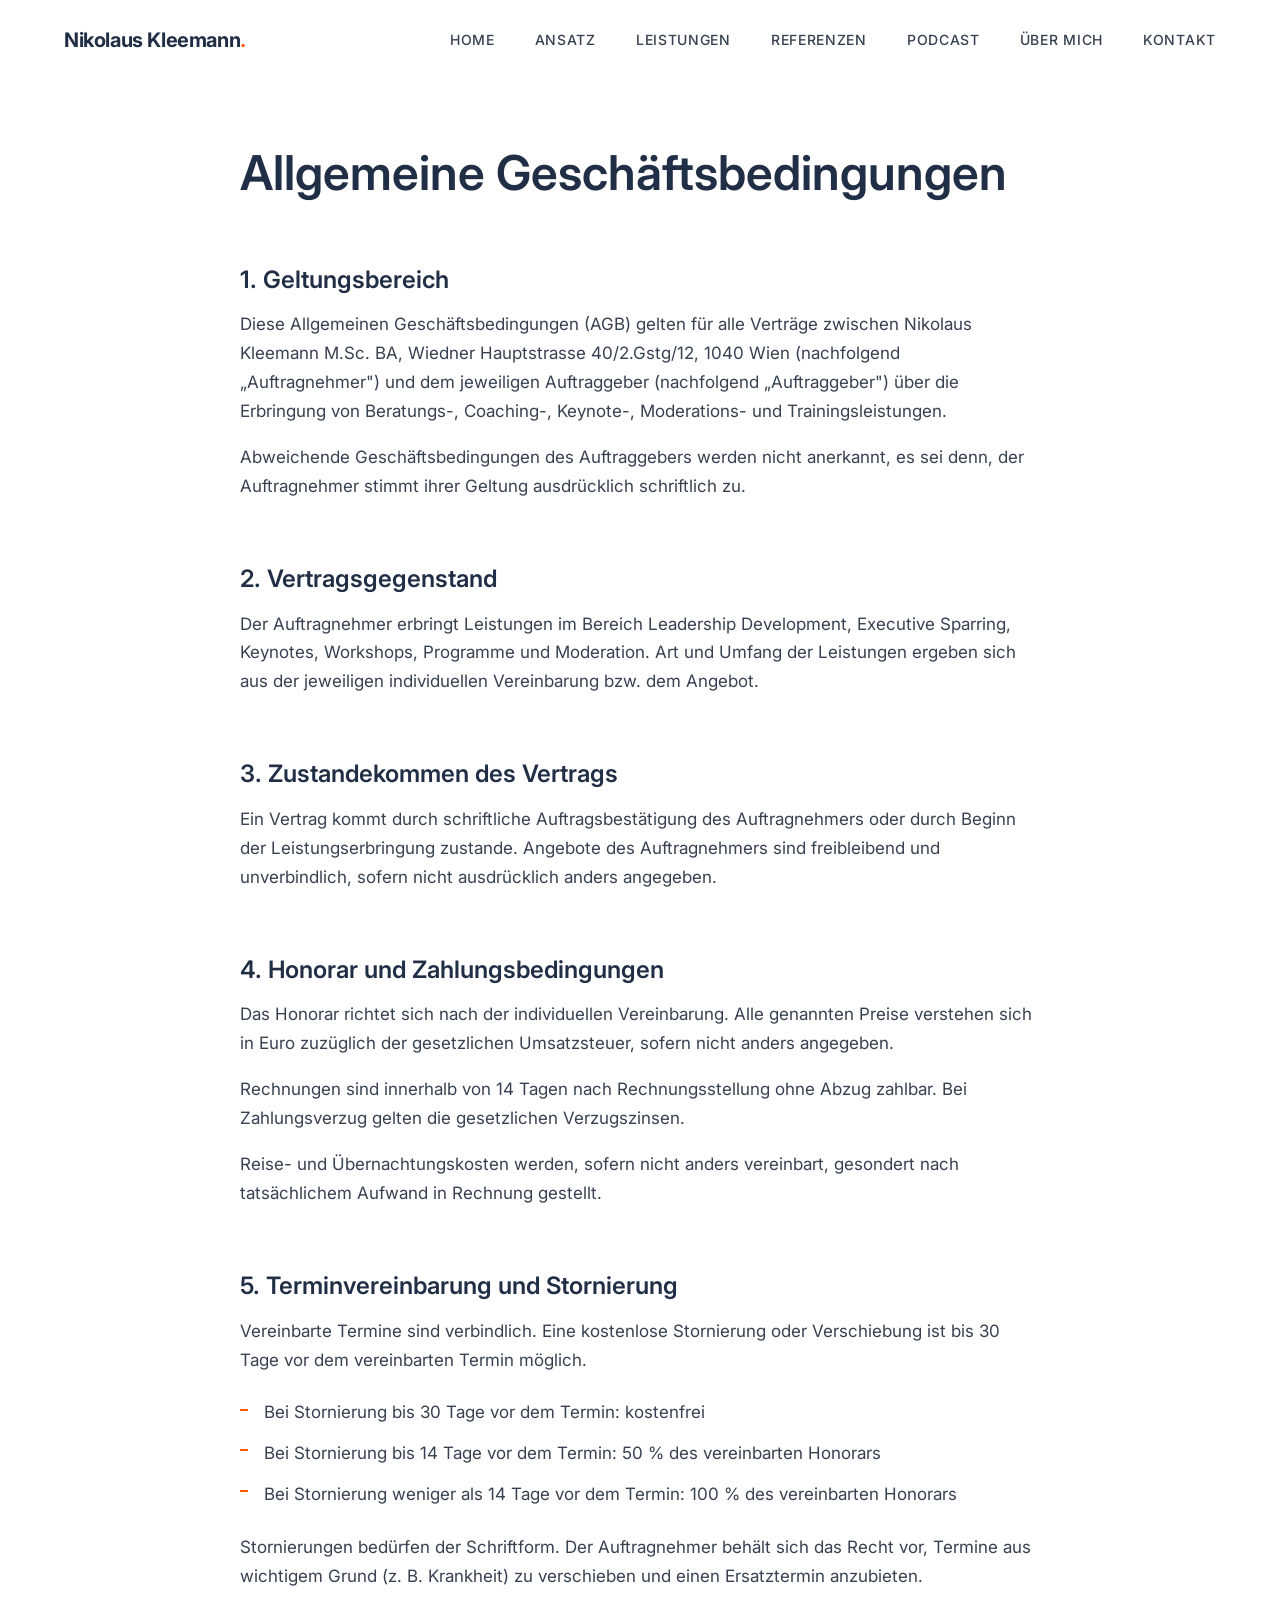
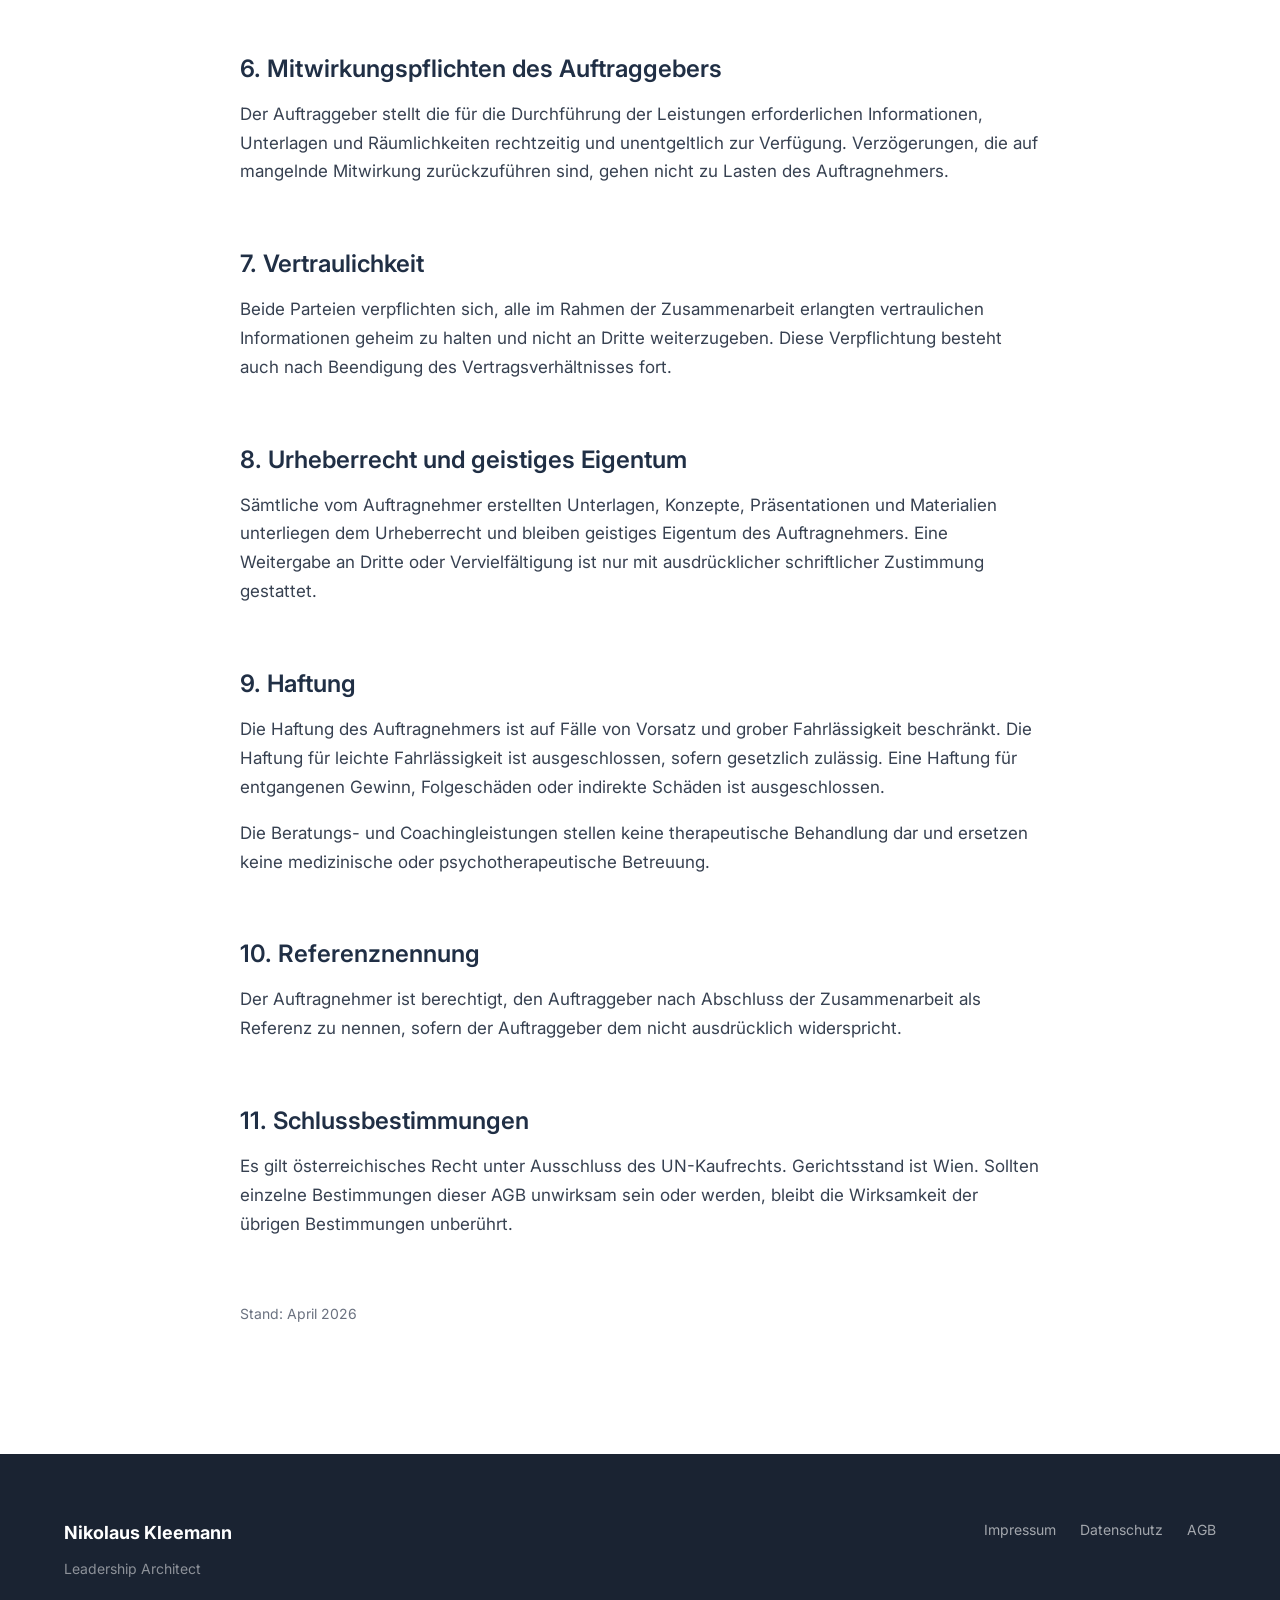
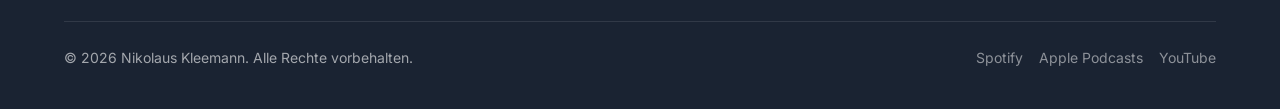
==== pages/agb.html @ 8e3efeae "Initial commit: Nikolaus Kleemann Leadership Architect website Static website with 10 pages: Home, A" ====
<!DOCTYPE html>
<html lang="de">
<head>
  <meta charset="UTF-8">
  <meta name="viewport" content="width=device-width, initial-scale=1.0">
  <title>AGB | Nikolaus Kleemann</title>
  <link rel="icon" type="image/png" href="../img/favicon.png">
  <link rel="preconnect" href="https://fonts.googleapis.com">
  <link rel="preconnect" href="https://fonts.gstatic.com" crossorigin>
  <link href="https://fonts.googleapis.com/css2?family=Inter:wght@400;500;600;700;800&display=swap" rel="stylesheet">
  <link rel="stylesheet" href="../css/style.css">
</head>
<body>

  <header class="site-header" id="header">
    <div class="header-inner">
      <a href="../index.html" class="site-logo">Nikolaus Kleemann<span>.</span></a>
      <nav class="main-nav" id="mainNav">
        <a href="../index.html">Home</a>
        <a href="ansatz.html">Ansatz</a>
        <a href="leistungen.html">Leistungen</a>
        <a href="referenzen.html">Referenzen</a>
        <a href="podcast.html">Podcast</a>
        <a href="ueber-mich.html">Über mich</a>
        <a href="kontakt.html">Kontakt</a>
      </nav>
      <button class="menu-toggle" id="menuToggle" aria-label="Menü">
        <span></span><span></span><span></span>
      </button>
    </div>
  </header>

  <div class="legal-content container">
    <h1>Allgemeine Geschäftsbedingungen</h1>

    <h2>1. Geltungsbereich</h2>
    <p>Diese Allgemeinen Geschäftsbedingungen (AGB) gelten für alle Verträge zwischen Nikolaus Kleemann M.Sc. BA, Wiedner Hauptstrasse 40/2.Gstg/12, 1040 Wien (nachfolgend „Auftragnehmer") und dem jeweiligen Auftraggeber (nachfolgend „Auftraggeber") über die Erbringung von Beratungs-, Coaching-, Keynote-, Moderations- und Trainingsleistungen.</p>
    <p>Abweichende Geschäftsbedingungen des Auftraggebers werden nicht anerkannt, es sei denn, der Auftragnehmer stimmt ihrer Geltung ausdrücklich schriftlich zu.</p>

    <h2>2. Vertragsgegenstand</h2>
    <p>Der Auftragnehmer erbringt Leistungen im Bereich Leadership Development, Executive Sparring, Keynotes, Workshops, Programme und Moderation. Art und Umfang der Leistungen ergeben sich aus der jeweiligen individuellen Vereinbarung bzw. dem Angebot.</p>

    <h2>3. Zustandekommen des Vertrags</h2>
    <p>Ein Vertrag kommt durch schriftliche Auftragsbestätigung des Auftragnehmers oder durch Beginn der Leistungserbringung zustande. Angebote des Auftragnehmers sind freibleibend und unverbindlich, sofern nicht ausdrücklich anders angegeben.</p>

    <h2>4. Honorar und Zahlungsbedingungen</h2>
    <p>Das Honorar richtet sich nach der individuellen Vereinbarung. Alle genannten Preise verstehen sich in Euro zuzüglich der gesetzlichen Umsatzsteuer, sofern nicht anders angegeben.</p>
    <p>Rechnungen sind innerhalb von 14 Tagen nach Rechnungsstellung ohne Abzug zahlbar. Bei Zahlungsverzug gelten die gesetzlichen Verzugszinsen.</p>
    <p>Reise- und Übernachtungskosten werden, sofern nicht anders vereinbart, gesondert nach tatsächlichem Aufwand in Rechnung gestellt.</p>

    <h2>5. Terminvereinbarung und Stornierung</h2>
    <p>Vereinbarte Termine sind verbindlich. Eine kostenlose Stornierung oder Verschiebung ist bis 30 Tage vor dem vereinbarten Termin möglich.</p>
    <ul class="highlight-list">
      <li>Bei Stornierung bis 30 Tage vor dem Termin: kostenfrei</li>
      <li>Bei Stornierung bis 14 Tage vor dem Termin: 50 % des vereinbarten Honorars</li>
      <li>Bei Stornierung weniger als 14 Tage vor dem Termin: 100 % des vereinbarten Honorars</li>
    </ul>
    <p>Stornierungen bedürfen der Schriftform. Der Auftragnehmer behält sich das Recht vor, Termine aus wichtigem Grund (z. B. Krankheit) zu verschieben und einen Ersatztermin anzubieten.</p>

    <h2>6. Mitwirkungspflichten des Auftraggebers</h2>
    <p>Der Auftraggeber stellt die für die Durchführung der Leistungen erforderlichen Informationen, Unterlagen und Räumlichkeiten rechtzeitig und unentgeltlich zur Verfügung. Verzögerungen, die auf mangelnde Mitwirkung zurückzuführen sind, gehen nicht zu Lasten des Auftragnehmers.</p>

    <h2>7. Vertraulichkeit</h2>
    <p>Beide Parteien verpflichten sich, alle im Rahmen der Zusammenarbeit erlangten vertraulichen Informationen geheim zu halten und nicht an Dritte weiterzugeben. Diese Verpflichtung besteht auch nach Beendigung des Vertragsverhältnisses fort.</p>

    <h2>8. Urheberrecht und geistiges Eigentum</h2>
    <p>Sämtliche vom Auftragnehmer erstellten Unterlagen, Konzepte, Präsentationen und Materialien unterliegen dem Urheberrecht und bleiben geistiges Eigentum des Auftragnehmers. Eine Weitergabe an Dritte oder Vervielfältigung ist nur mit ausdrücklicher schriftlicher Zustimmung gestattet.</p>

    <h2>9. Haftung</h2>
    <p>Die Haftung des Auftragnehmers ist auf Fälle von Vorsatz und grober Fahrlässigkeit beschränkt. Die Haftung für leichte Fahrlässigkeit ist ausgeschlossen, sofern gesetzlich zulässig. Eine Haftung für entgangenen Gewinn, Folgeschäden oder indirekte Schäden ist ausgeschlossen.</p>
    <p>Die Beratungs- und Coachingleistungen stellen keine therapeutische Behandlung dar und ersetzen keine medizinische oder psychotherapeutische Betreuung.</p>

    <h2>10. Referenznennung</h2>
    <p>Der Auftragnehmer ist berechtigt, den Auftraggeber nach Abschluss der Zusammenarbeit als Referenz zu nennen, sofern der Auftraggeber dem nicht ausdrücklich widerspricht.</p>

    <h2>11. Schlussbestimmungen</h2>
    <p>Es gilt österreichisches Recht unter Ausschluss des UN-Kaufrechts. Gerichtsstand ist Wien. Sollten einzelne Bestimmungen dieser AGB unwirksam sein oder werden, bleibt die Wirksamkeit der übrigen Bestimmungen unberührt.</p>

    <p style="margin-top: var(--space-xl); color: var(--color-gray-500); font-size: var(--fs-small);">Stand: April 2026</p>
  </div>

  <footer class="site-footer">
    <div class="container">
      <div class="footer-inner">
        <div>
          <div class="footer__brand">Nikolaus Kleemann</div>
          <p class="footer__tagline">Leadership Architect</p>
        </div>
        <div class="footer__links">
          <a href="impressum.html">Impressum</a>
          <a href="datenschutz.html">Datenschutz</a>
          <a href="agb.html">AGB</a>
        </div>
      </div>
      <div class="footer__bottom">
        <span>&copy; 2026 Nikolaus Kleemann. Alle Rechte vorbehalten.</span>
        <div class="footer__social">
          <a href="https://open.spotify.com/show/2nxd81wS1pFxsLzvrIv1yI" target="_blank" rel="noopener">Spotify</a>
          <a href="https://podcasts.apple.com/at/podcast/beyond-busy/id1655949628" target="_blank" rel="noopener">Apple Podcasts</a>
          <a href="https://www.youtube.com/@beyondbusy.podcast" target="_blank" rel="noopener">YouTube</a>
        </div>
      </div>
    </div>
  </footer>

  <script src="../js/main.js"></script>
</body>
</html>
---- css/style.css ----
/* =============================================
   NIKOLAUS KLEEMANN - Leadership Architect
   Design System & Global Styles
   ============================================= */

/* CSS Custom Properties */
:root {
  --color-primary: #202f45;
  --color-accent: #ff5a00;
  --color-white: #ffffff;
  --color-light: #f7f8fa;
  --color-gray-100: #f0f1f3;
  --color-gray-200: #e2e4e8;
  --color-gray-300: #c8ccd3;
  --color-gray-500: #6b7280;
  --color-gray-700: #374151;
  --color-dark: #1a2332;

  --font-primary: 'Inter', -apple-system, BlinkMacSystemFont, 'Segoe UI', sans-serif;
  --font-heading: 'Inter', -apple-system, BlinkMacSystemFont, 'Segoe UI', sans-serif;

  --fs-hero: clamp(2.5rem, 5vw, 4rem);
  --fs-h1: clamp(2rem, 4vw, 3rem);
  --fs-h2: clamp(1.5rem, 3vw, 2.25rem);
  --fs-h3: clamp(1.25rem, 2vw, 1.5rem);
  --fs-body: 1.0625rem;
  --fs-body-lg: 1.1875rem;
  --fs-small: 0.875rem;

  --lh-heading: 1.2;
  --lh-body: 1.7;

  --space-xs: 0.5rem;
  --space-sm: 1rem;
  --space-md: 1.5rem;
  --space-lg: 2.5rem;
  --space-xl: 4rem;
  --space-2xl: 6rem;
  --space-3xl: 8rem;

  --max-width: 1200px;
  --max-width-narrow: 800px;
  --max-width-text: 680px;

  --radius-sm: 4px;
  --radius-md: 8px;
  --radius-lg: 16px;

  --shadow-sm: 0 1px 3px rgba(32, 47, 69, 0.08);
  --shadow-md: 0 4px 12px rgba(32, 47, 69, 0.1);
  --shadow-lg: 0 8px 30px rgba(32, 47, 69, 0.12);

  --transition: 0.3s ease;
}

/* Reset */
*, *::before, *::after {
  margin: 0;
  padding: 0;
  box-sizing: border-box;
}

html {
  scroll-behavior: smooth;
  -webkit-font-smoothing: antialiased;
  -moz-osx-font-smoothing: grayscale;
}

body {
  font-family: var(--font-primary);
  font-size: var(--fs-body);
  line-height: var(--lh-body);
  color: var(--color-primary);
  background-color: var(--color-white);
  overflow-x: hidden;
}

img {
  max-width: 100%;
  height: auto;
  display: block;
}

a {
  color: inherit;
  text-decoration: none;
}

ul, ol {
  list-style: none;
}

/* Typography */
h1, h2, h3, h4, h5, h6 {
  font-family: var(--font-heading);
  font-weight: 600;
  line-height: var(--lh-heading);
  color: var(--color-primary);
}

h1 { font-size: var(--fs-h1); }
h2 { font-size: var(--fs-h2); }
h3 { font-size: var(--fs-h3); }

p {
  margin-bottom: 1em;
}

p:last-child {
  margin-bottom: 0;
}

/* Layout */
.container {
  width: 100%;
  max-width: var(--max-width);
  margin: 0 auto;
  padding: 0 var(--space-md);
}

.container--narrow {
  max-width: var(--max-width-narrow);
}

.container--text {
  max-width: var(--max-width-text);
}

/* =============================================
   HEADER & NAVIGATION
   ============================================= */
.site-header {
  position: fixed;
  top: 0;
  left: 0;
  right: 0;
  z-index: 1000;
  background: rgba(255, 255, 255, 0.97);
  backdrop-filter: blur(10px);
  -webkit-backdrop-filter: blur(10px);
  border-bottom: 1px solid transparent;
  transition: var(--transition);
}

.site-header.scrolled {
  border-bottom-color: var(--color-gray-200);
  box-shadow: var(--shadow-sm);
}

.header-inner {
  display: flex;
  align-items: center;
  justify-content: space-between;
  height: 80px;
  max-width: var(--max-width);
  margin: 0 auto;
  padding: 0 var(--space-md);
}

.site-logo {
  font-size: 1.25rem;
  font-weight: 700;
  color: var(--color-primary);
  letter-spacing: -0.02em;
}

.site-logo span {
  color: var(--color-accent);
}

.main-nav {
  display: flex;
  align-items: center;
  gap: var(--space-lg);
}

.main-nav a {
  font-size: var(--fs-small);
  font-weight: 500;
  color: var(--color-gray-700);
  text-transform: uppercase;
  letter-spacing: 0.05em;
  transition: color var(--transition);
  position: relative;
}

.main-nav a::after {
  content: '';
  position: absolute;
  bottom: -4px;
  left: 0;
  width: 0;
  height: 2px;
  background: var(--color-accent);
  transition: width var(--transition);
}

.main-nav a:hover,
.main-nav a.active {
  color: var(--color-primary);
}

.main-nav a:hover::after,
.main-nav a.active::after {
  width: 100%;
}

/* Mobile Menu Toggle */
.menu-toggle {
  display: none;
  flex-direction: column;
  gap: 5px;
  background: none;
  border: none;
  cursor: pointer;
  padding: 4px;
}

.menu-toggle span {
  display: block;
  width: 24px;
  height: 2px;
  background: var(--color-primary);
  transition: var(--transition);
}

.menu-toggle.active span:nth-child(1) {
  transform: rotate(45deg) translate(5px, 5px);
}

.menu-toggle.active span:nth-child(2) {
  opacity: 0;
}

.menu-toggle.active span:nth-child(3) {
  transform: rotate(-45deg) translate(5px, -5px);
}

/* =============================================
   HERO SECTIONS
   ============================================= */
.hero {
  min-height: 90vh;
  display: flex;
  align-items: center;
  padding: calc(80px + var(--space-3xl)) 0 var(--space-3xl);
  position: relative;
  overflow: hidden;
}

.hero--home {
  min-height: 100vh;
  background: var(--color-primary);
  color: var(--color-white);
}

.hero--home h1,
.hero--home h2,
.hero--home p {
  color: var(--color-white);
}

.hero--subpage {
  min-height: 60vh;
  background: var(--color-light);
}

.hero__content {
  max-width: var(--max-width-narrow);
}

.hero__headline {
  font-size: var(--fs-hero);
  font-weight: 700;
  line-height: 1.1;
  margin-bottom: var(--space-md);
  letter-spacing: -0.02em;
}

.hero__subline {
  font-size: var(--fs-body-lg);
  line-height: var(--lh-body);
  opacity: 0.85;
  margin-bottom: var(--space-lg);
  max-width: 600px;
}

/* =============================================
   BUTTONS
   ============================================= */
.btn {
  display: inline-flex;
  align-items: center;
  gap: 0.5rem;
  padding: 0.875rem 2rem;
  font-family: var(--font-primary);
  font-size: var(--fs-small);
  font-weight: 600;
  text-transform: uppercase;
  letter-spacing: 0.08em;
  border: 2px solid transparent;
  border-radius: var(--radius-sm);
  cursor: pointer;
  transition: all var(--transition);
  text-decoration: none;
}

.btn--primary {
  background: var(--color-accent);
  color: var(--color-white);
  border-color: var(--color-accent);
}

.btn--primary:hover {
  background: #e65100;
  border-color: #e65100;
  transform: translateY(-2px);
  box-shadow: 0 4px 15px rgba(255, 90, 0, 0.3);
}

.btn--outline {
  background: transparent;
  color: var(--color-white);
  border-color: var(--color-white);
}

.btn--outline:hover {
  background: var(--color-white);
  color: var(--color-primary);
}

.btn--outline-dark {
  background: transparent;
  color: var(--color-primary);
  border-color: var(--color-primary);
}

.btn--outline-dark:hover {
  background: var(--color-primary);
  color: var(--color-white);
}

.btn--text {
  background: none;
  border: none;
  padding: 0;
  color: var(--color-accent);
  font-weight: 600;
  text-transform: none;
  letter-spacing: 0;
  font-size: var(--fs-body);
}

.btn--text:hover {
  color: #e65100;
}

.btn--text::after {
  content: ' \2192';
  transition: transform var(--transition);
}

.btn--text:hover::after {
  transform: translateX(4px);
}

.btn-group {
  display: flex;
  flex-wrap: wrap;
  gap: var(--space-sm);
  margin-top: var(--space-lg);
}

/* =============================================
   SECTIONS
   ============================================= */
.section {
  padding: var(--space-3xl) 0;
}

.section--light {
  background: var(--color-light);
}

.section--dark {
  background: var(--color-primary);
  color: var(--color-white);
}

.section--dark h2,
.section--dark h3,
.section--dark p {
  color: var(--color-white);
}

.section__header {
  margin-bottom: var(--space-xl);
}

.section__headline {
  font-size: var(--fs-h2);
  margin-bottom: var(--space-md);
}

.section__subline {
  font-size: var(--fs-body-lg);
  color: var(--color-gray-500);
  max-width: var(--max-width-text);
}

.section--dark .section__subline {
  color: rgba(255, 255, 255, 0.7);
}

/* =============================================
   CONTENT BLOCKS
   ============================================= */
.text-block {
  max-width: var(--max-width-text);
}

.text-block p {
  color: var(--color-gray-700);
  margin-bottom: 1.2em;
}

.section--dark .text-block p {
  color: rgba(255, 255, 255, 0.8);
}

.highlight-list {
  margin: var(--space-md) 0;
}

.highlight-list li {
  position: relative;
  padding-left: 1.5rem;
  margin-bottom: 0.75rem;
  color: var(--color-gray-700);
}

.section--dark .highlight-list li {
  color: rgba(255, 255, 255, 0.8);
}

.highlight-list li::before {
  content: '';
  position: absolute;
  left: 0;
  top: 0.6em;
  width: 8px;
  height: 2px;
  background: var(--color-accent);
}

/* =============================================
   CARDS
   ============================================= */
.card-grid {
  display: grid;
  grid-template-columns: repeat(auto-fit, minmax(300px, 1fr));
  gap: var(--space-lg);
}

.card {
  background: var(--color-white);
  padding: var(--space-lg);
  border-radius: var(--radius-md);
  border: 1px solid var(--color-gray-200);
  transition: all var(--transition);
}

.card:hover {
  transform: translateY(-4px);
  box-shadow: var(--shadow-lg);
  border-color: transparent;
}

.card__label {
  display: inline-block;
  font-size: var(--fs-small);
  font-weight: 600;
  text-transform: uppercase;
  letter-spacing: 0.08em;
  color: var(--color-accent);
  margin-bottom: var(--space-sm);
}

.card__title {
  font-size: var(--fs-h3);
  margin-bottom: var(--space-sm);
}

.card__text {
  color: var(--color-gray-700);
  margin-bottom: var(--space-md);
}

/* =============================================
   5B FRAMEWORK
   ============================================= */
.framework-grid {
  display: grid;
  grid-template-columns: repeat(auto-fit, minmax(220px, 1fr));
  gap: var(--space-md);
  margin-top: var(--space-xl);
}

.framework-item {
  padding: var(--space-lg);
  background: var(--color-white);
  border-radius: var(--radius-md);
  border-left: 3px solid var(--color-accent);
  transition: all var(--transition);
}

.framework-item:hover {
  transform: translateY(-2px);
  box-shadow: var(--shadow-md);
}

.framework-item__letter {
  font-size: 2.5rem;
  font-weight: 800;
  color: var(--color-accent);
  line-height: 1;
  margin-bottom: var(--space-xs);
}

.framework-item__title {
  font-size: var(--fs-h3);
  margin-bottom: var(--space-xs);
}

.framework-item__text {
  font-size: var(--fs-small);
  color: var(--color-gray-500);
}

/* =============================================
   TESTIMONIALS
   ============================================= */
.testimonial {
  background: var(--color-white);
  padding: var(--space-xl);
  border-radius: var(--radius-md);
  border: 1px solid var(--color-gray-200);
  margin-bottom: var(--space-lg);
  position: relative;
}

.testimonial::before {
  content: '\201E';
  position: absolute;
  top: var(--space-md);
  left: var(--space-lg);
  font-size: 4rem;
  line-height: 1;
  color: var(--color-accent);
  opacity: 0.3;
}

.testimonial__quote {
  font-size: var(--fs-body-lg);
  font-style: italic;
  color: var(--color-gray-700);
  margin-bottom: var(--space-md);
  padding-top: var(--space-md);
}

.testimonial__author {
  font-weight: 600;
  color: var(--color-primary);
}

.testimonial__role {
  font-size: var(--fs-small);
  color: var(--color-gray-500);
}

/* =============================================
   LOGO GRID
   ============================================= */
.logo-grid {
  display: flex;
  flex-wrap: wrap;
  align-items: center;
  justify-content: center;
  gap: var(--space-xl);
  padding: var(--space-lg) 0;
}

.logo-grid__item {
  font-size: var(--fs-small);
  font-weight: 600;
  color: var(--color-gray-500);
  text-transform: uppercase;
  letter-spacing: 0.05em;
  padding: var(--space-sm) var(--space-md);
  border: 1px solid var(--color-gray-200);
  border-radius: var(--radius-sm);
  transition: all var(--transition);
}

.logo-grid__item:hover {
  border-color: var(--color-accent);
  color: var(--color-primary);
}

/* =============================================
   CONTACT FORM
   ============================================= */
.form {
  max-width: 600px;
}

.form__group {
  margin-bottom: var(--space-md);
}

.form__label {
  display: block;
  font-size: var(--fs-small);
  font-weight: 600;
  text-transform: uppercase;
  letter-spacing: 0.05em;
  margin-bottom: var(--space-xs);
  color: var(--color-primary);
}

.form__input,
.form__select,
.form__textarea {
  width: 100%;
  padding: 0.875rem 1rem;
  font-family: var(--font-primary);
  font-size: var(--fs-body);
  color: var(--color-primary);
  background: var(--color-white);
  border: 1px solid var(--color-gray-300);
  border-radius: var(--radius-sm);
  transition: border-color var(--transition);
}

.form__input:focus,
.form__select:focus,
.form__textarea:focus {
  outline: none;
  border-color: var(--color-accent);
  box-shadow: 0 0 0 3px rgba(255, 90, 0, 0.1);
}

.form__textarea {
  min-height: 150px;
  resize: vertical;
}

/* =============================================
   FOOTER
   ============================================= */
.site-footer {
  background: var(--color-dark);
  color: rgba(255, 255, 255, 0.6);
  padding: var(--space-xl) 0 var(--space-lg);
}

.footer-inner {
  display: flex;
  justify-content: space-between;
  align-items: flex-start;
  flex-wrap: wrap;
  gap: var(--space-lg);
  margin-bottom: var(--space-lg);
}

.footer__brand {
  font-size: 1.125rem;
  font-weight: 700;
  color: var(--color-white);
  margin-bottom: var(--space-xs);
}

.footer__tagline {
  font-size: var(--fs-small);
  color: rgba(255, 255, 255, 0.5);
}

.footer__links {
  display: flex;
  gap: var(--space-md);
}

.footer__links a {
  font-size: var(--fs-small);
  color: rgba(255, 255, 255, 0.6);
  transition: color var(--transition);
}

.footer__links a:hover {
  color: var(--color-white);
}

.footer__bottom {
  border-top: 1px solid rgba(255, 255, 255, 0.1);
  padding-top: var(--space-md);
  display: flex;
  justify-content: space-between;
  align-items: center;
  flex-wrap: wrap;
  gap: var(--space-sm);
  font-size: var(--fs-small);
}

.footer__social {
  display: flex;
  gap: var(--space-sm);
}

.footer__social a {
  color: rgba(255, 255, 255, 0.5);
  transition: color var(--transition);
}

.footer__social a:hover {
  color: var(--color-accent);
}

/* =============================================
   CTA SECTION
   ============================================= */
.cta-section {
  background: var(--color-primary);
  color: var(--color-white);
  padding: var(--space-3xl) 0;
  text-align: center;
}

.cta-section h2 {
  color: var(--color-white);
  margin-bottom: var(--space-md);
}

.cta-section p {
  color: rgba(255, 255, 255, 0.8);
  max-width: var(--max-width-text);
  margin: 0 auto var(--space-lg);
}

/* =============================================
   LEGAL PAGES
   ============================================= */
.legal-content {
  padding: calc(80px + var(--space-xl)) 0 var(--space-3xl);
  max-width: var(--max-width-narrow);
  margin: 0 auto;
}

.legal-content h1 {
  margin-bottom: var(--space-lg);
}

.legal-content h2 {
  font-size: var(--fs-h3);
  margin-top: var(--space-xl);
  margin-bottom: var(--space-sm);
}

.legal-content p,
.legal-content li {
  color: var(--color-gray-700);
}

/* =============================================
   TWO COLUMN LAYOUT
   ============================================= */
.two-col {
  display: grid;
  grid-template-columns: 1fr 1fr;
  gap: var(--space-xl);
  align-items: center;
}

.two-col--reverse {
  direction: rtl;
}

.two-col--reverse > * {
  direction: ltr;
}

/* =============================================
   DETAIL SECTIONS (Ansatz / Framework details)
   ============================================= */
.detail-block {
  padding: var(--space-xl) 0;
  border-bottom: 1px solid var(--color-gray-200);
}

.detail-block:last-child {
  border-bottom: none;
}

.detail-block__label {
  display: inline-block;
  font-size: var(--fs-small);
  font-weight: 700;
  text-transform: uppercase;
  letter-spacing: 0.1em;
  color: var(--color-accent);
  margin-bottom: var(--space-sm);
}

/* =============================================
   PODCAST EMBED
   ============================================= */
.podcast-embed {
  margin: var(--space-lg) 0;
  border-radius: var(--radius-md);
  overflow: hidden;
}

.podcast-embed iframe {
  width: 100%;
  border: none;
}

.episode-grid {
  display: grid;
  grid-template-columns: repeat(auto-fit, minmax(280px, 1fr));
  gap: var(--space-md);
  margin-top: var(--space-lg);
}

.episode-card {
  display: flex;
  align-items: center;
  gap: var(--space-sm);
  padding: var(--space-md);
  background: var(--color-white);
  border: 1px solid var(--color-gray-200);
  border-radius: var(--radius-md);
  transition: all var(--transition);
}

.episode-card:hover {
  border-color: var(--color-accent);
  box-shadow: var(--shadow-sm);
}

.episode-card__date {
  font-size: var(--fs-small);
  color: var(--color-gray-500);
  white-space: nowrap;
}

.episode-card__title {
  font-weight: 600;
  font-size: var(--fs-small);
}

/* =============================================
   MINI CASES
   ============================================= */
.case-card {
  background: var(--color-white);
  border: 1px solid var(--color-gray-200);
  border-radius: var(--radius-md);
  padding: var(--space-xl);
  margin-bottom: var(--space-lg);
}

.case-card__label {
  font-size: var(--fs-small);
  font-weight: 700;
  text-transform: uppercase;
  letter-spacing: 0.08em;
  color: var(--color-accent);
  margin-bottom: var(--space-md);
}

.case-card__row {
  margin-bottom: var(--space-md);
}

.case-card__row-title {
  font-weight: 600;
  font-size: var(--fs-small);
  text-transform: uppercase;
  letter-spacing: 0.05em;
  color: var(--color-gray-500);
  margin-bottom: var(--space-xs);
}

/* =============================================
   ANIMATIONS
   ============================================= */
.fade-in {
  opacity: 0;
  transform: translateY(20px);
  transition: opacity 0.6s ease, transform 0.6s ease;
}

.fade-in.visible {
  opacity: 1;
  transform: translateY(0);
}

/* =============================================
   RESPONSIVE
   ============================================= */
@media (max-width: 1024px) {
  .two-col {
    grid-template-columns: 1fr;
    gap: var(--space-lg);
  }
}

@media (max-width: 768px) {
  .menu-toggle {
    display: flex;
  }

  .main-nav {
    position: fixed;
    top: 80px;
    left: 0;
    right: 0;
    bottom: 0;
    background: var(--color-white);
    flex-direction: column;
    align-items: center;
    justify-content: center;
    gap: var(--space-lg);
    transform: translateX(100%);
    transition: transform var(--transition);
  }

  .main-nav.open {
    transform: translateX(0);
  }

  .main-nav a {
    font-size: 1.25rem;
  }

  .hero {
    min-height: 70vh;
    padding: calc(80px + var(--space-xl)) 0 var(--space-xl);
  }

  .hero--home {
    min-height: 90vh;
  }

  .hero__headline {
    font-size: clamp(2rem, 6vw, 3rem);
  }

  .section {
    padding: var(--space-2xl) 0;
  }

  .card-grid {
    grid-template-columns: 1fr;
  }

  .framework-grid {
    grid-template-columns: 1fr;
  }

  .footer-inner {
    flex-direction: column;
  }

  .footer__bottom {
    flex-direction: column;
    text-align: center;
  }

  .btn-group {
    flex-direction: column;
  }

  .btn-group .btn {
    text-align: center;
    justify-content: center;
  }
}

@media (max-width: 480px) {
  .header-inner {
    height: 64px;
  }

  .main-nav {
    top: 64px;
  }

  .logo-grid {
    gap: var(--space-md);
  }
}
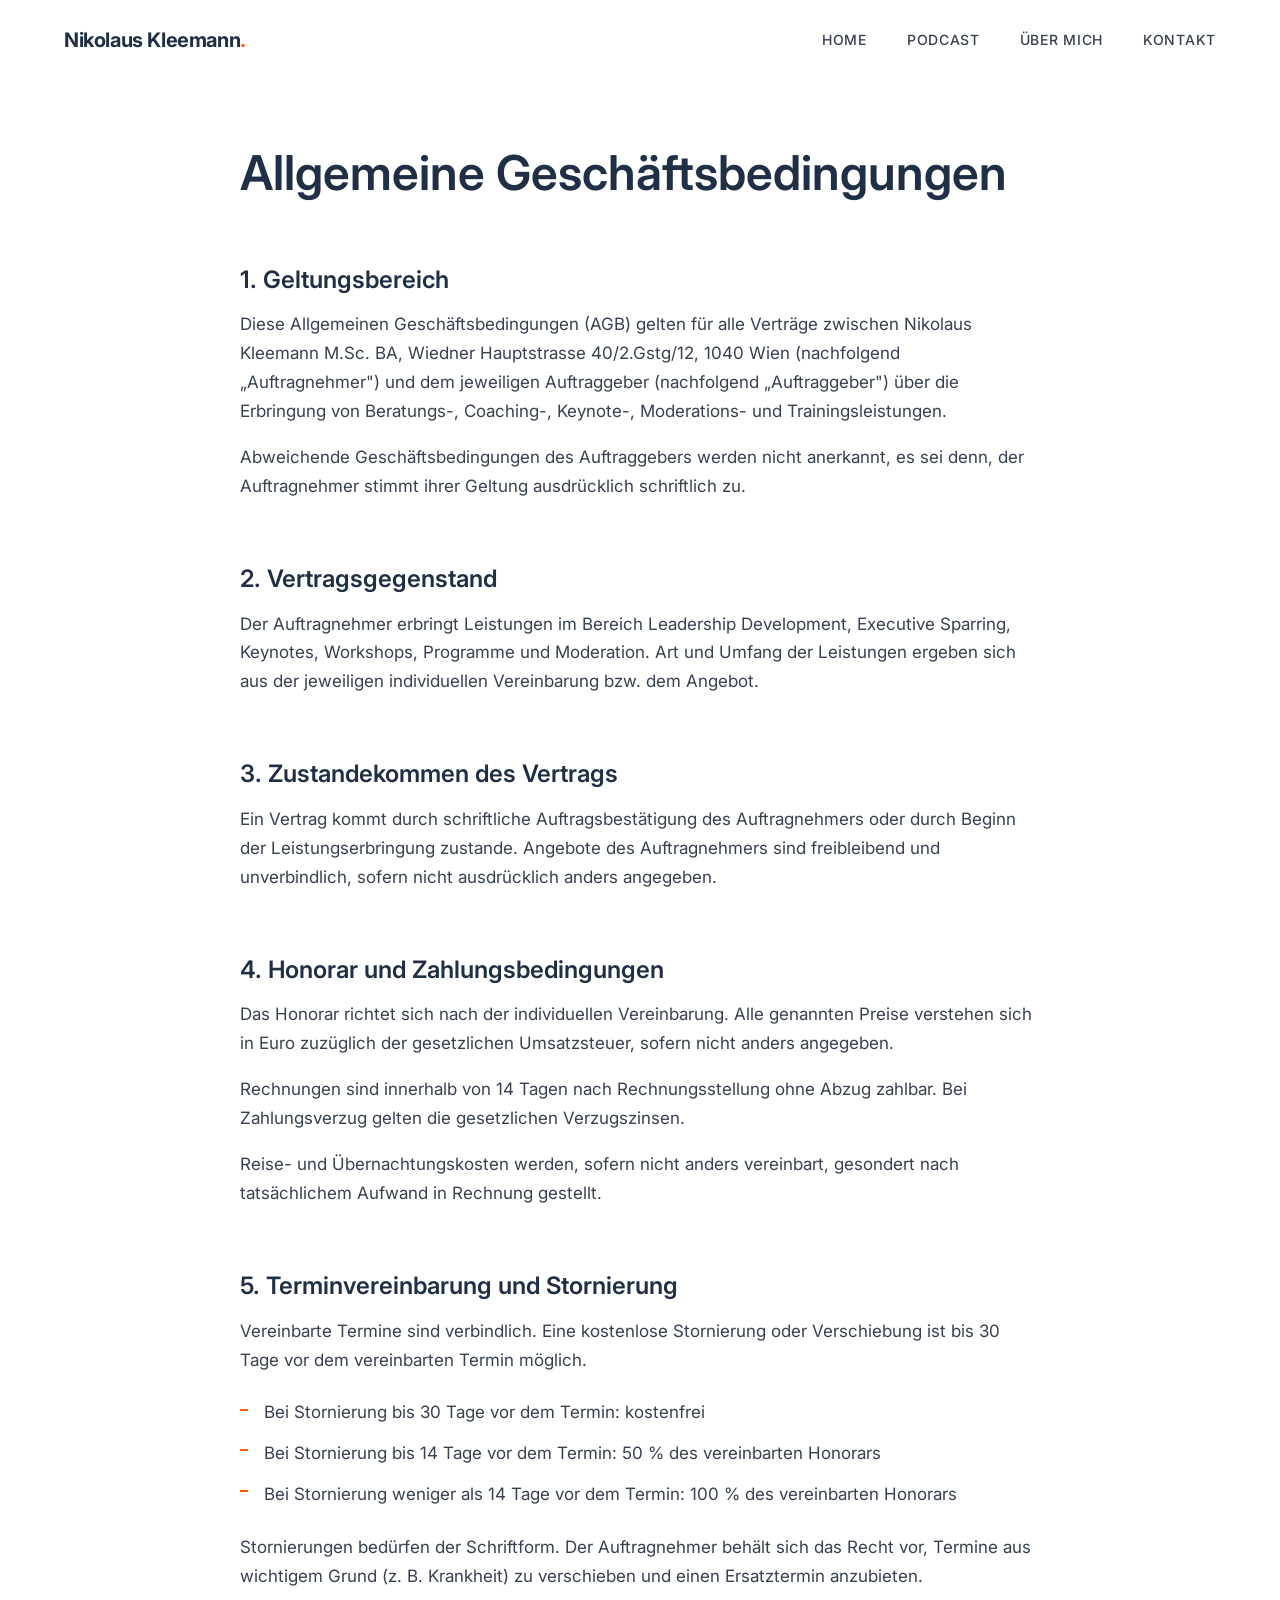
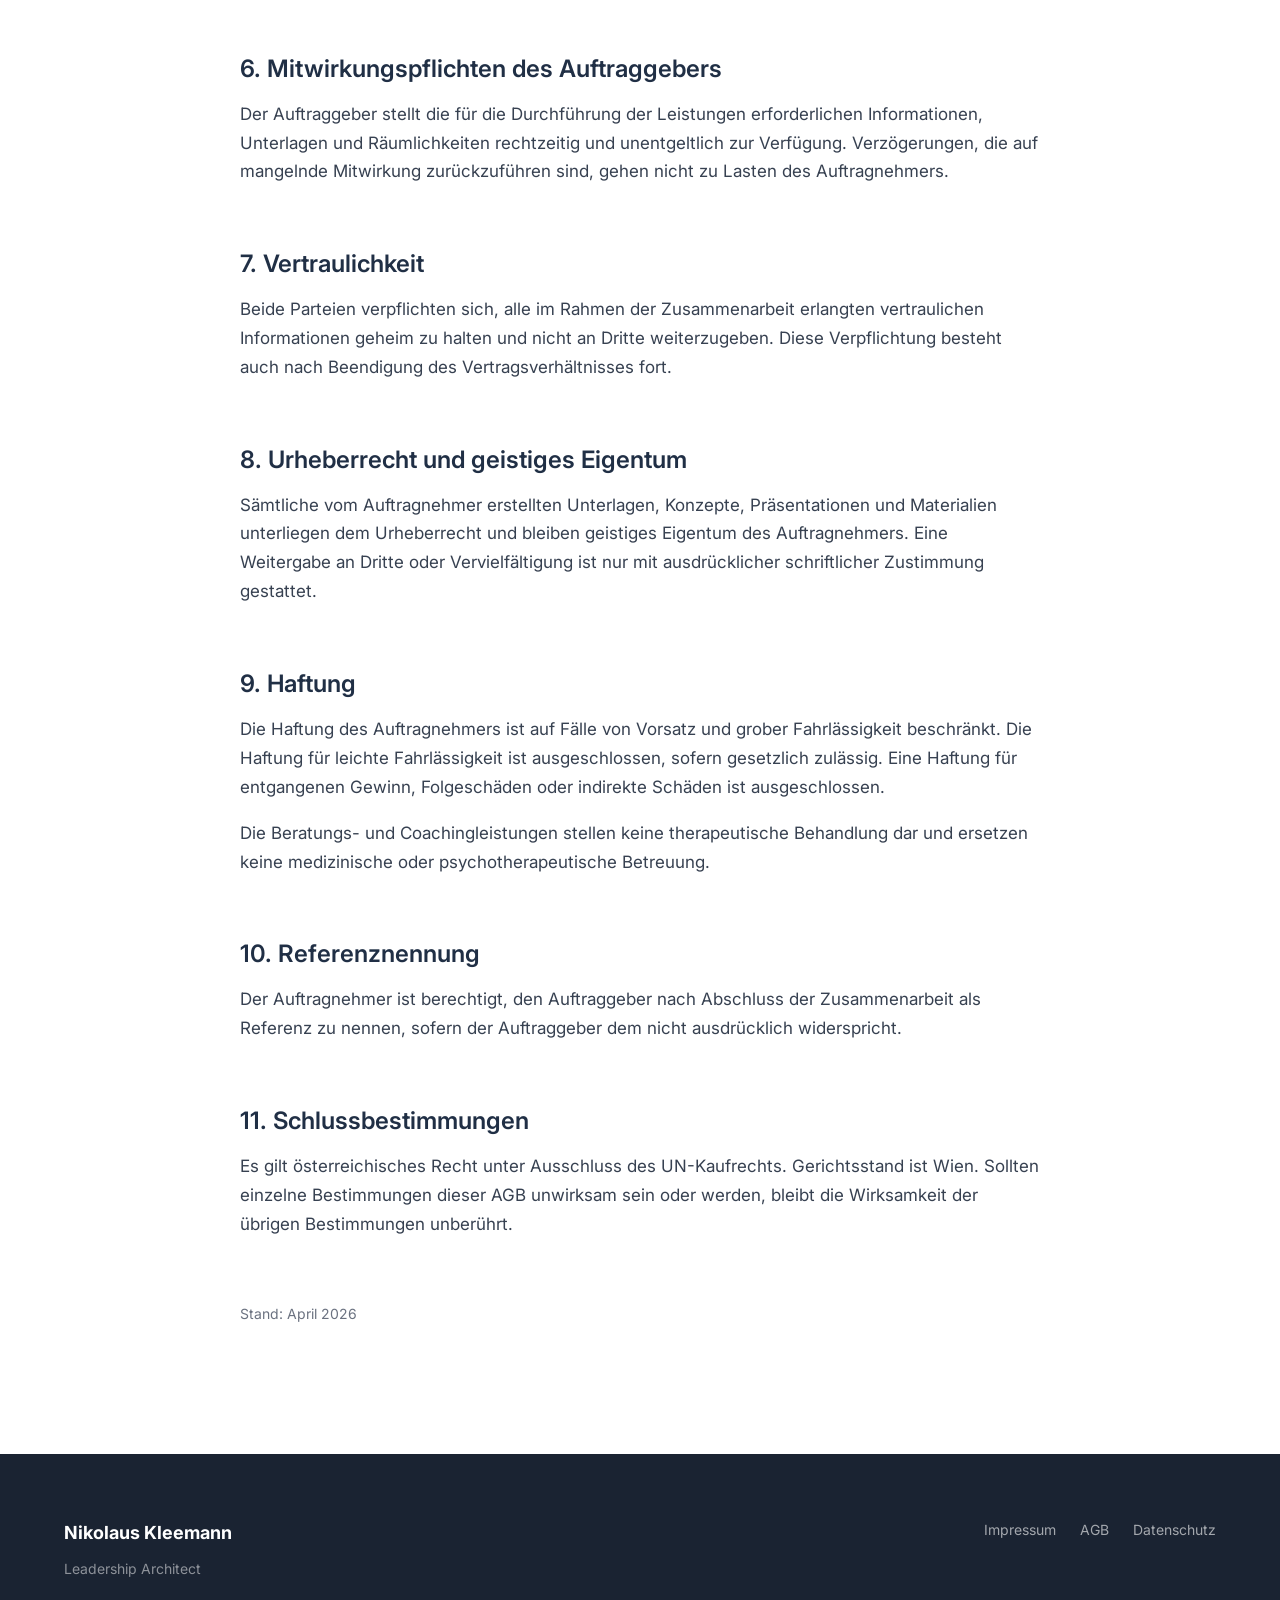
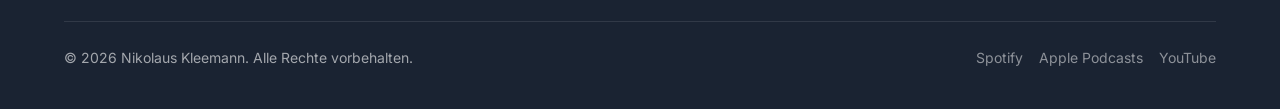
==== commit 0299ad78: "Add files via upload Interims-Startseite mit Podcast-Galerie" ====
--- a/pages/agb.html
+++ b/pages/agb.html
@@ -17,12 +17,9 @@
       <a href="../index.html" class="site-logo">Nikolaus Kleemann<span>.</span></a>
       <nav class="main-nav" id="mainNav">
         <a href="../index.html">Home</a>
-        <a href="ansatz.html">Ansatz</a>
-        <a href="leistungen.html">Leistungen</a>
-        <a href="referenzen.html">Referenzen</a>
-        <a href="podcast.html">Podcast</a>
-        <a href="ueber-mich.html">Über mich</a>
-        <a href="kontakt.html">Kontakt</a>
+        <a href="../index.html#podcast">Podcast</a>
+        <a href="../index.html#ueber-mich">Über mich</a>
+        <a href="../index.html#kontakt">Kontakt</a>
       </nav>
       <button class="menu-toggle" id="menuToggle" aria-label="Menü">
         <span></span><span></span><span></span>
@@ -88,8 +85,8 @@
         </div>
         <div class="footer__links">
           <a href="impressum.html">Impressum</a>
+          <a href="agb.html">AGB</a>
           <a href="datenschutz.html">Datenschutz</a>
-          <a href="agb.html">AGB</a>
         </div>
       </div>
       <div class="footer__bottom">
